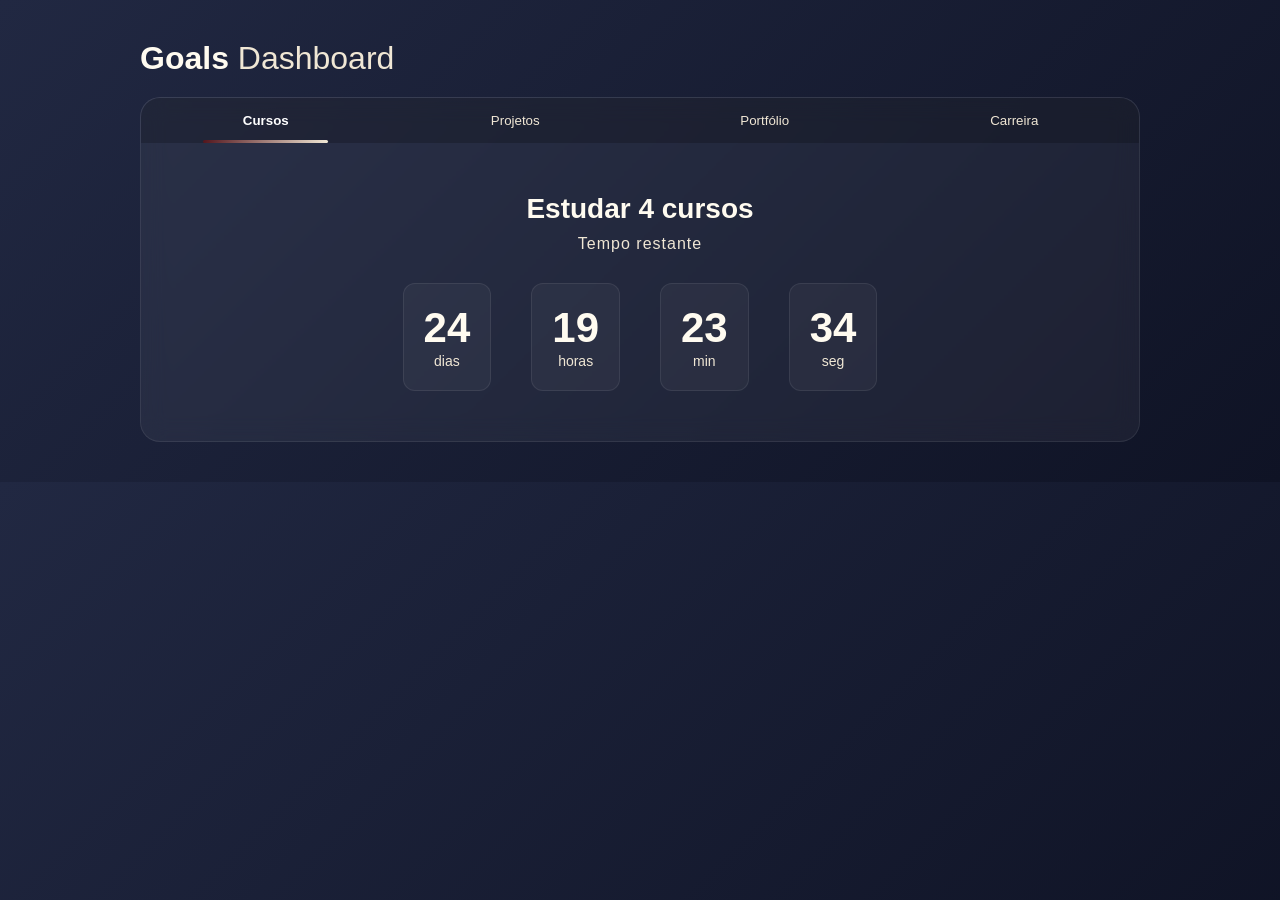
==== PROJETODEVIDA/index.html @ f158f80f "Atualização" ====
<!DOCTYPE html>
<html lang="pt-br">
<head>
  <meta charset="UTF-8">
  <meta name="viewport" content="width=device-width, initial-scale=1.0">
  <title>Goals Dashboard</title>
  <link rel="stylesheet" href="style.css">
</head>

<body>

  <main class="app">

    <header class="header">
      <h1>Goals <span>Dashboard</span></h1>
    </header>

    <section class="tabs">

      <div class="tabs-buttons">
        <button class="tab active">Cursos</button>
        <button class="tab">Projetos</button>
        <button class="tab">Portfólio</button>
        <button class="tab">Carreira</button>
      </div>

      <div class="tab-content active">
        <h2>Estudar 4 cursos</h2>
        <p>Tempo restante</p>
        <div class="timer" data-i="0"></div>
      </div>

      <div class="tab-content">
        <h2>5 projetos JavaScript</h2>
        <p>Tempo restante</p>
        <div class="timer" data-i="1"></div>
      </div>

      <div class="tab-content">
        <h2>Construir portfólio</h2>
        <p>Tempo restante</p>
        <div class="timer" data-i="2"></div>
      </div>

      <div class="tab-content">
        <h2>Atualizar currículo</h2>
        <p>Tempo restante</p>
        <div class="timer" data-i="3"></div>
      </div>

    </section>

  </main>

  <script src="main.js"></script>
</body>
</html>
---- PROJETODEVIDA/style.css ----
/* RESET */
* {
  margin: 0;
  padding: 0;
  box-sizing: border-box;
}

/* PALETA */
:root {
  --bordeaux: #53161D;
  --indigo: #212842;
  --ivory: #FFFBF0;
  --vanilla: #F0E7D5;
}

/* BODY */
body {
  background: linear-gradient(135deg, var(--indigo), #0f1325);
  font-family: 'Segoe UI', sans-serif;
  color: var(--ivory);
  display: flex;
  justify-content: center;
  padding: 40px;
}

/* CONTAINER */
.app {
  width: 100%;
  max-width: 1000px;
}

/* HEADER */
.header h1 {
  font-size: 32px;
  margin-bottom: 20px;
}

.header span {
  color: var(--vanilla);
  font-weight: 300;
}

/* TABS CONTAINER */
.tabs {
  background: rgba(255,255,255,0.05);
  backdrop-filter: blur(12px);
  border-radius: 20px;
  border: 1px solid rgba(255,255,255,0.08);
  overflow: hidden;
}

/* BOTÕES */
.tabs-buttons {
  display: flex;
  background: rgba(0,0,0,0.2);
}

.tab {
  flex: 1;
  padding: 15px;
  border: none;
  background: transparent;
  color: var(--vanilla);
  cursor: pointer;
  transition: 0.3s;
  position: relative;
}

.tab:hover {
  background: rgba(255,255,255,0.05);
}

/* ATIVO */
.tab.active {
  color: white;
  font-weight: 600;
}

/* LINHA PREMIUM */
.tab.active::after {
  content: "";
  position: absolute;
  bottom: 0;
  left: 25%;
  width: 50%;
  height: 3px;
  background: linear-gradient(90deg, var(--bordeaux), var(--vanilla));
  border-radius: 10px;
}

/* CONTEÚDO */
.tab-content {
  display: none;
  padding: 50px 20px;
  text-align: center;
}

.tab-content.active {
  display: block;
}

/* TEXTOS */
.tab-content h2 {
  font-size: 28px;
  margin-bottom: 10px;
}

.tab-content p {
  color: var(--vanilla);
  margin-bottom: 30px;
  letter-spacing: 1px;
}

/* TIMER */
.timer {
  display: flex;
  justify-content: center;
  gap: 40px;
}

/* CARD DOS NÚMEROS */
.timer div {
  background: rgba(255,255,255,0.04);
  border: 1px solid rgba(255,255,255,0.08);
  padding: 20px;
  border-radius: 12px;
  min-width: 80px;
  transition: 0.3s;
}

/* HOVER */
.timer div:hover {
  transform: translateY(-5px);
  border-color: var(--bordeaux);
}

/* NÚMEROS */
.timer b {
  font-size: 42px;
  display: block;
  color: var(--ivory);
}

/* TEXTO */
.timer span {
  font-size: 14px;
  color: var(--vanilla);
}

/* RESPONSIVO */
@media (max-width: 700px) {
  .timer {
    flex-wrap: wrap;
    gap: 20px;
  }
}
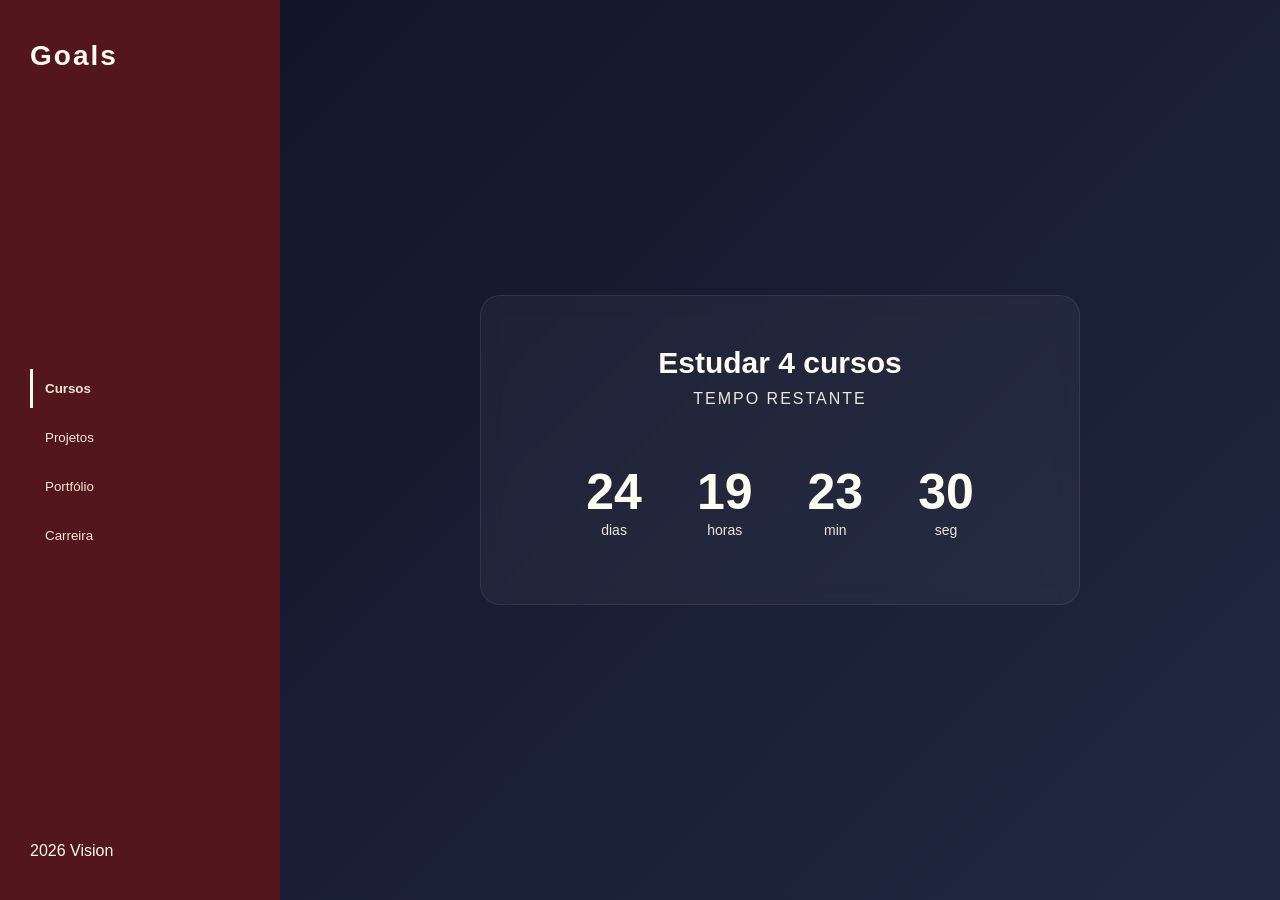
==== commit a9544344: "Salvo" ====
--- a/PROJETODEVIDA/index.html
+++ b/PROJETODEVIDA/index.html
@@ -3,48 +3,54 @@
 <head>
   <meta charset="UTF-8">
   <meta name="viewport" content="width=device-width, initial-scale=1.0">
-  <title>Goals Dashboard</title>
+  <title>Goals Experience</title>
   <link rel="stylesheet" href="style.css">
 </head>
 
 <body>
 
-  <main class="app">
+  <main class="layout">
 
-    <header class="header">
-      <h1>Goals <span>Dashboard</span></h1>
-    </header>
+    <!-- LADO ESQUERDO -->
+    <aside class="sidebar">
+      <h1>Goals</h1>
 
-    <section class="tabs">
+      <nav>
+        <button class="nav-item active">Cursos</button>
+        <button class="nav-item">Projetos</button>
+        <button class="nav-item">Portfólio</button>
+        <button class="nav-item">Carreira</button>
+      </nav>
 
-      <div class="tabs-buttons">
-        <button class="tab active">Cursos</button>
-        <button class="tab">Projetos</button>
-        <button class="tab">Portfólio</button>
-        <button class="tab">Carreira</button>
-      </div>
+      <footer>
+        <p>2026 Vision</p>
+      </footer>
+    </aside>
 
-      <div class="tab-content active">
+    <!-- LADO DIREITO -->
+    <section class="content">
+
+      <div class="card active">
         <h2>Estudar 4 cursos</h2>
-        <p>Tempo restante</p>
+        <p>tempo restante</p>
         <div class="timer" data-i="0"></div>
       </div>
 
-      <div class="tab-content">
+      <div class="card">
         <h2>5 projetos JavaScript</h2>
-        <p>Tempo restante</p>
+        <p>tempo restante</p>
         <div class="timer" data-i="1"></div>
       </div>
 
-      <div class="tab-content">
-        <h2>Construir portfólio</h2>
-        <p>Tempo restante</p>
+      <div class="card">
+        <h2>Criar portfólio</h2>
+        <p>tempo restante</p>
         <div class="timer" data-i="2"></div>
       </div>
 
-      <div class="tab-content">
+      <div class="card">
         <h2>Atualizar currículo</h2>
-        <p>Tempo restante</p>
+        <p>tempo restante</p>
         <div class="timer" data-i="3"></div>
       </div>
 
--- a/PROJETODEVIDA/style.css
+++ b/PROJETODEVIDA/style.css
@@ -15,142 +15,133 @@
 
 /* BODY */
 body {
-  background: linear-gradient(135deg, var(--indigo), #0f1325);
+  height: 100vh;
+  background: linear-gradient(135deg, #0f1325, var(--indigo));
   font-family: 'Segoe UI', sans-serif;
   color: var(--ivory);
+}
+
+/* LAYOUT */
+.layout {
+  display: grid;
+  grid-template-columns: 280px 1fr;
+  height: 100vh;
+}
+
+/* SIDEBAR */
+.sidebar {
+  background: var(--bordeaux);
+  padding: 40px 30px;
   display: flex;
+  flex-direction: column;
+  justify-content: space-between;
+}
+
+.sidebar h1 {
+  font-size: 28px;
+  letter-spacing: 2px;
+}
+
+.nav-item {
+  display: block;
+  width: 100%;
+  padding: 12px;
+  margin-top: 10px;
+  background: transparent;
+  border: none;
+  color: var(--vanilla);
+  text-align: left;
+  cursor: pointer;
+  transition: 0.3s;
+  border-left: 3px solid transparent;
+}
+
+.nav-item:hover {
+  padding-left: 18px;
+}
+
+.nav-item.active {
+  border-left: 3px solid var(--ivory);
+  font-weight: bold;
+}
+
+/* CONTENT */
+.content {
+  display: flex;
+  align-items: center;
   justify-content: center;
   padding: 40px;
 }
 
-/* CONTAINER */
-.app {
+/* CARD */
+.card {
+  display: none;
+  background: rgba(255,255,255,0.04);
+  border: 1px solid rgba(255,255,255,0.08);
+  backdrop-filter: blur(10px);
+  border-radius: 20px;
+  padding: 50px;
   width: 100%;
-  max-width: 1000px;
-}
-
-/* HEADER */
-.header h1 {
-  font-size: 32px;
-  margin-bottom: 20px;
-}
-
-.header span {
-  color: var(--vanilla);
-  font-weight: 300;
-}
-
-/* TABS CONTAINER */
-.tabs {
-  background: rgba(255,255,255,0.05);
-  backdrop-filter: blur(12px);
-  border-radius: 20px;
-  border: 1px solid rgba(255,255,255,0.08);
-  overflow: hidden;
-}
-
-/* BOTÕES */
-.tabs-buttons {
-  display: flex;
-  background: rgba(0,0,0,0.2);
-}
-
-.tab {
-  flex: 1;
-  padding: 15px;
-  border: none;
-  background: transparent;
-  color: var(--vanilla);
-  cursor: pointer;
-  transition: 0.3s;
-  position: relative;
-}
-
-.tab:hover {
-  background: rgba(255,255,255,0.05);
-}
-
-/* ATIVO */
-.tab.active {
-  color: white;
-  font-weight: 600;
-}
-
-/* LINHA PREMIUM */
-.tab.active::after {
-  content: "";
-  position: absolute;
-  bottom: 0;
-  left: 25%;
-  width: 50%;
-  height: 3px;
-  background: linear-gradient(90deg, var(--bordeaux), var(--vanilla));
-  border-radius: 10px;
-}
-
-/* CONTEÚDO */
-.tab-content {
-  display: none;
-  padding: 50px 20px;
+  max-width: 600px;
   text-align: center;
 }
 
-.tab-content.active {
+.card.active {
   display: block;
 }
 
 /* TEXTOS */
-.tab-content h2 {
-  font-size: 28px;
+.card h2 {
+  font-size: 30px;
   margin-bottom: 10px;
 }
 
-.tab-content p {
+.card p {
   color: var(--vanilla);
-  margin-bottom: 30px;
-  letter-spacing: 1px;
+  margin-bottom: 40px;
+  letter-spacing: 2px;
+  text-transform: uppercase;
 }
 
 /* TIMER */
 .timer {
   display: flex;
   justify-content: center;
-  gap: 40px;
+  gap: 25px;
 }
 
-/* CARD DOS NÚMEROS */
 .timer div {
-  background: rgba(255,255,255,0.04);
-  border: 1px solid rgba(255,255,255,0.08);
-  padding: 20px;
-  border-radius: 12px;
-  min-width: 80px;
-  transition: 0.3s;
+  padding: 15px;
+  min-width: 70px;
 }
 
-/* HOVER */
-.timer div:hover {
-  transform: translateY(-5px);
-  border-color: var(--bordeaux);
+.timer b {
+  font-size: 50px;
+  display: block;
 }
 
-/* NÚMEROS */
-.timer b {
-  font-size: 42px;
-  display: block;
-  color: var(--ivory);
-}
-
-/* TEXTO */
 .timer span {
   font-size: 14px;
   color: var(--vanilla);
 }
 
 /* RESPONSIVO */
-@media (max-width: 700px) {
-  .timer {
-    flex-wrap: wrap;
-    gap: 20px;
+@media (max-width: 800px) {
+  .layout {
+    grid-template-columns: 1fr;
+  }
+
+  .sidebar {
+    flex-direction: row;
+    align-items: center;
+  }
+
+  nav {
+    display: flex;
+    gap: 10px;
+  }
+
+  .content {
+    padding: 20px;
   }
 }
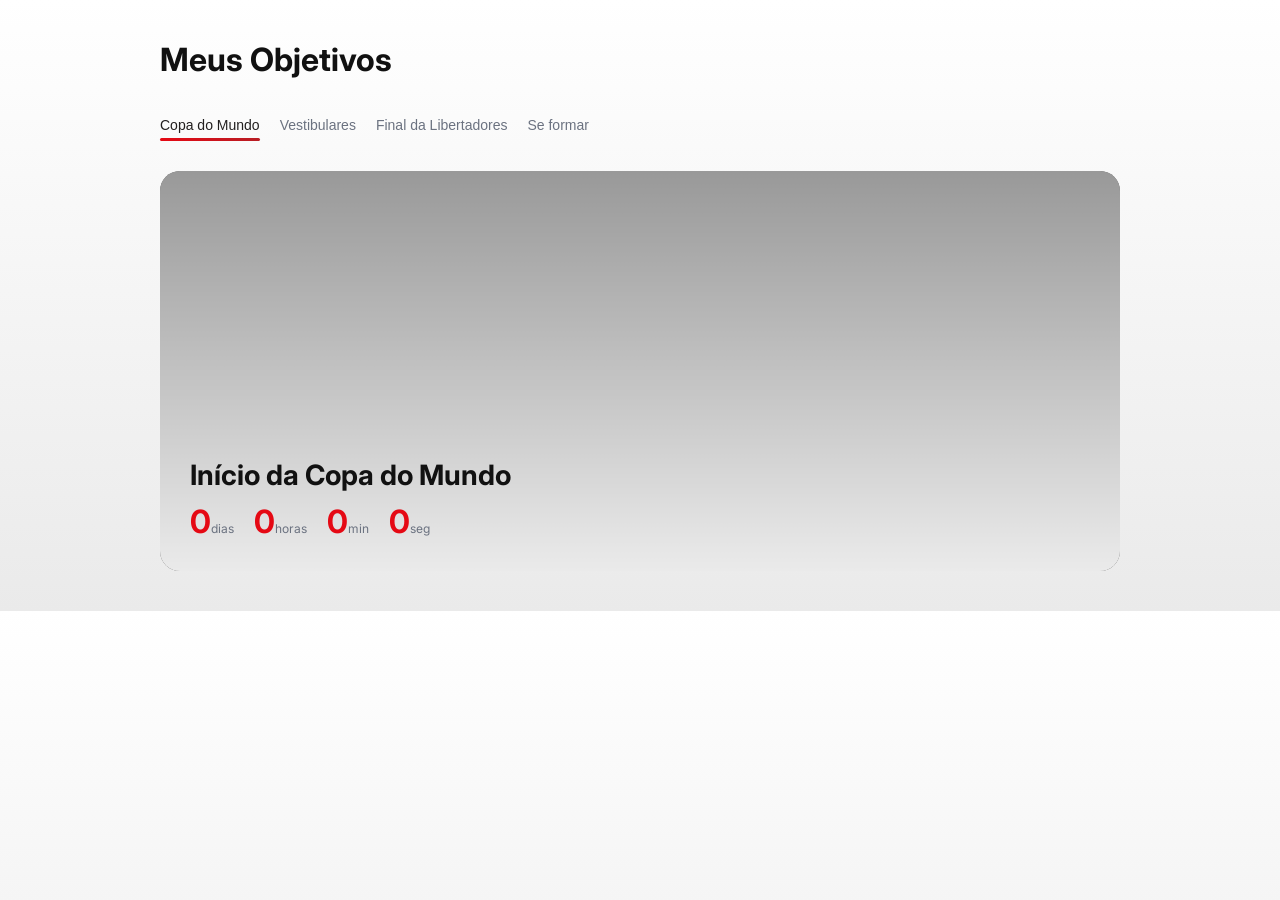
==== commit e4bcb630: "Ultima atualização 26.04.2026" ====
--- a/PROJETODEVIDA/index.html
+++ b/PROJETODEVIDA/index.html
@@ -1,63 +1,64 @@
-<!DOCTYPE html>
-<html lang="pt-br">
-<head>
-  <meta charset="UTF-8">
-  <meta name="viewport" content="width=device-width, initial-scale=1.0">
-  <title>Goals Experience</title>
-  <link rel="stylesheet" href="style.css">
-</head>
-
-<body>
-
-  <main class="layout">
-
-    <!-- LADO ESQUERDO -->
-    <aside class="sidebar">
-      <h1>Goals</h1>
-
-      <nav>
-        <button class="nav-item active">Cursos</button>
-        <button class="nav-item">Projetos</button>
-        <button class="nav-item">Portfólio</button>
-        <button class="nav-item">Carreira</button>
-      </nav>
-
-      <footer>
-        <p>2026 Vision</p>
-      </footer>
-    </aside>
-
-    <!-- LADO DIREITO -->
-    <section class="content">
-
-      <div class="card active">
-        <h2>Estudar 4 cursos</h2>
-        <p>tempo restante</p>
-        <div class="timer" data-i="0"></div>
-      </div>
-
-      <div class="card">
-        <h2>5 projetos JavaScript</h2>
-        <p>tempo restante</p>
-        <div class="timer" data-i="1"></div>
-      </div>
-
-      <div class="card">
-        <h2>Criar portfólio</h2>
-        <p>tempo restante</p>
-        <div class="timer" data-i="2"></div>
-      </div>
-
-      <div class="card">
-        <h2>Atualizar currículo</h2>
-        <p>tempo restante</p>
-        <div class="timer" data-i="3"></div>
-      </div>
-
-    </section>
-
-  </main>
-
-  <script src="main.js"></script>
-</body>
+<!DOCTYPE html>
+<html lang="pt-br">
+<head>
+  <meta charset="UTF-8">
+  <meta name="viewport" content="width=device-width, initial-scale=1.0">
+  <title>Objetivos 2026</title>
+
+  <link href="https://fonts.googleapis.com/css2?family=Inter:wght@300;400;600&display=swap" rel="stylesheet">
+  <link rel="stylesheet" href="style.css">
+</head>
+
+<body>
+
+<main class="app">
+
+  <h1>Meus Objetivos</h1>
+
+  <!-- TABS -->
+  <div class="tabs">
+    <button class="tab active">Copa do Mundo</button>
+    <button class="tab">Vestibulares</button>
+    <button class="tab">Final da Libertadores</button>
+    <button class="tab">Se formar</button>
+
+    <div class="indicator"></div>
+  </div>
+
+  <!-- VIEWER -->
+  <section class="viewer">
+
+    <div class="bg active" style="--img:url('https://i.pinimg.com/736x/a6/1e/8d/a61e8df0f01a2f45d2edfba64388ddb0.jpg')"></div>
+    <div class="bg" style="--img:url('https://i.pinimg.com/736x/2a/0d/64/2a0d64f2f41f056657ba3c5477b33705.jpg')"></div>
+    <div class="bg" style="--img:url('https://i.pinimg.com/1200x/21/9f/ff/219fffe3c11670db671e123721da5362.jpg')"></div>
+    <div class="bg" style="--img:url('https://i.pinimg.com/1200x/d3/2b/51/d32b512ec279907bdb91032697ec735c.jpg')"></div>
+
+    <div class="overlay"></div>
+
+    <div class="content active">
+      <h2>Início da Copa do Mundo</h2>
+      <div class="timer" data-i="0"></div>
+    </div>
+
+    <div class="content">
+      <h2>Fazer o ENEM</h2>
+      <div class="timer" data-i="1"></div>
+    </div>
+
+    <div class="content">
+      <h2>Ver o Flamengo na final da Libertadores</h2>
+      <div class="timer" data-i="2"></div>
+    </div>
+
+    <div class="content">
+      <h2>Se formar na escola</h2>
+      <div class="timer" data-i="3"></div>
+    </div>
+
+  </section>
+
+</main>
+
+<script src="main.js"></script>
+</body>
 </html>
--- a/PROJETODEVIDA/style.css
+++ b/PROJETODEVIDA/style.css
@@ -1,147 +1,168 @@
-/* RESET */
-* {
-  margin: 0;
-  padding: 0;
-  box-sizing: border-box;
-}
-
-/* PALETA */
-:root {
-  --bordeaux: #53161D;
-  --indigo: #212842;
-  --ivory: #FFFBF0;
-  --vanilla: #F0E7D5;
-}
-
-/* BODY */
-body {
-  height: 100vh;
-  background: linear-gradient(135deg, #0f1325, var(--indigo));
-  font-family: 'Segoe UI', sans-serif;
-  color: var(--ivory);
-}
-
-/* LAYOUT */
-.layout {
-  display: grid;
-  grid-template-columns: 280px 1fr;
-  height: 100vh;
-}
-
-/* SIDEBAR */
-.sidebar {
-  background: var(--bordeaux);
-  padding: 40px 30px;
-  display: flex;
-  flex-direction: column;
-  justify-content: space-between;
-}
-
-.sidebar h1 {
-  font-size: 28px;
-  letter-spacing: 2px;
-}
-
-.nav-item {
-  display: block;
-  width: 100%;
-  padding: 12px;
-  margin-top: 10px;
-  background: transparent;
-  border: none;
-  color: var(--vanilla);
-  text-align: left;
-  cursor: pointer;
-  transition: 0.3s;
-  border-left: 3px solid transparent;
-}
-
-.nav-item:hover {
-  padding-left: 18px;
-}
-
-.nav-item.active {
-  border-left: 3px solid var(--ivory);
-  font-weight: bold;
-}
-
-/* CONTENT */
-.content {
-  display: flex;
-  align-items: center;
-  justify-content: center;
-  padding: 40px;
-}
-
-/* CARD */
-.card {
-  display: none;
-  background: rgba(255,255,255,0.04);
-  border: 1px solid rgba(255,255,255,0.08);
-  backdrop-filter: blur(10px);
-  border-radius: 20px;
-  padding: 50px;
-  width: 100%;
-  max-width: 600px;
-  text-align: center;
-}
-
-.card.active {
-  display: block;
-}
-
-/* TEXTOS */
-.card h2 {
-  font-size: 30px;
-  margin-bottom: 10px;
-}
-
-.card p {
-  color: var(--vanilla);
-  margin-bottom: 40px;
-  letter-spacing: 2px;
-  text-transform: uppercase;
-}
-
-/* TIMER */
-.timer {
-  display: flex;
-  justify-content: center;
-  gap: 25px;
-}
-
-.timer div {
-  padding: 15px;
-  min-width: 70px;
-}
-
-.timer b {
-  font-size: 50px;
-  display: block;
-}
-
-.timer span {
-  font-size: 14px;
-  color: var(--vanilla);
-}
-
-/* RESPONSIVO */
-@media (max-width: 800px) {
-  .layout {
-    grid-template-columns: 1fr;
-  }
-
-  .sidebar {
-    flex-direction: row;
-    align-items: center;
-  }
-
-  nav {
-    display: flex;
-    gap: 10px;
-  }
-
-  .content {
-    padding: 20px;
-  }
+:root {
+  --red: #E50914;
+  --red2: #B81D24;
+  --bg: #f5f5f1;
+  --dark: #221F1F;
+  --text: #111;
+  --muted: #6b7280;
+}
+
+/* RESET */
+* {
+  margin: 0;
+  padding: 0;
+  box-sizing: border-box;
+}
+
+/* BODY */
+body {
+  font-family: 'Inter', sans-serif;
+  background: linear-gradient(180deg, #ffffff, #eaeaea);
+  color: var(--text);
+}
+
+/* APP */
+.app {
+  max-width: 1000px;
+  margin: auto;
+  padding: 40px 20px;
+}
+
+/* TITLE */
+h1 {
+  font-size: 32px;
+  margin-bottom: 30px;
+}
+
+/* TABS */
+.tabs {
+  position: relative;
+  display: flex;
+  gap: 20px;
+  flex-wrap: wrap;
+  margin-bottom: 30px;
+}
+
+.tab {
+  background: none;
+  border: none;
+  font-size: 14px;
+  cursor: pointer;
+  color: var(--muted);
+  padding: 8px 0;
+}
+
+.tab.active {
+  color: var(--dark);
+}
+
+/* INDICATOR ANIMADO */
+.indicator {
+  position: absolute;
+  bottom: 0;
+  height: 3px;
+  background: linear-gradient(90deg, var(--red), var(--red2));
+  border-radius: 2px;
+  transition: all 0.4s cubic-bezier(.25,.8,.25,1);
+}
+
+/* VIEWER */
+.viewer {
+  position: relative;
+  height: 400px;
+  border-radius: 20px;
+  overflow: hidden;
+  background: #000;
+}
+
+/* BACKGROUND */
+.bg {
+  position: absolute;
+  inset: 0;
+  background:
+    linear-gradient(to top, rgba(255,255,255,0.8), transparent),
+    var(--img) center/cover;
+
+  opacity: 0;
+  transition: 1s;
+  filter: blur(10px);
+}
+
+.bg.active {
+  opacity: 1;
+  filter: blur(0);
+}
+
+/* OVERLAY */
+.overlay {
+  position: absolute;
+  inset: 0;
+  background: rgba(255,255,255,0.6);
+}
+
+/* CONTENT */
+.content {
+  position: absolute;
+  bottom: 30px;
+  left: 30px;
+  opacity: 0;
+  transform: translateY(20px);
+  transition: 0.5s;
+}
+
+.content.active {
+  opacity: 1;
+  transform: translateY(0);
+}
+
+/* TEXT */
+.content h2 {
+  font-size: 28px;
+  margin-bottom: 10px;
+}
+
+/* TIMER */
+.timer {
+  display: flex;
+  gap: 20px;
+}
+
+.timer div {
+  text-align: center;
+}
+
+.timer b {
+  font-size: 32px;
+  color: var(--red);
+}
+
+.timer span {
+  font-size: 12px;
+  color: var(--muted);
+}
+
+/* RESPONSIVO */
+@media (max-width: 768px) {
+
+  h1 {
+    font-size: 24px;
+  }
+
+  .viewer {
+    height: 300px;
+  }
+
+  .content {
+    left: 20px;
+    bottom: 20px;
+  }
+
+  .timer {
+    gap: 10px;
+  }
+
+  .timer b {
+    font-size: 24px;
+  }
+
 }
